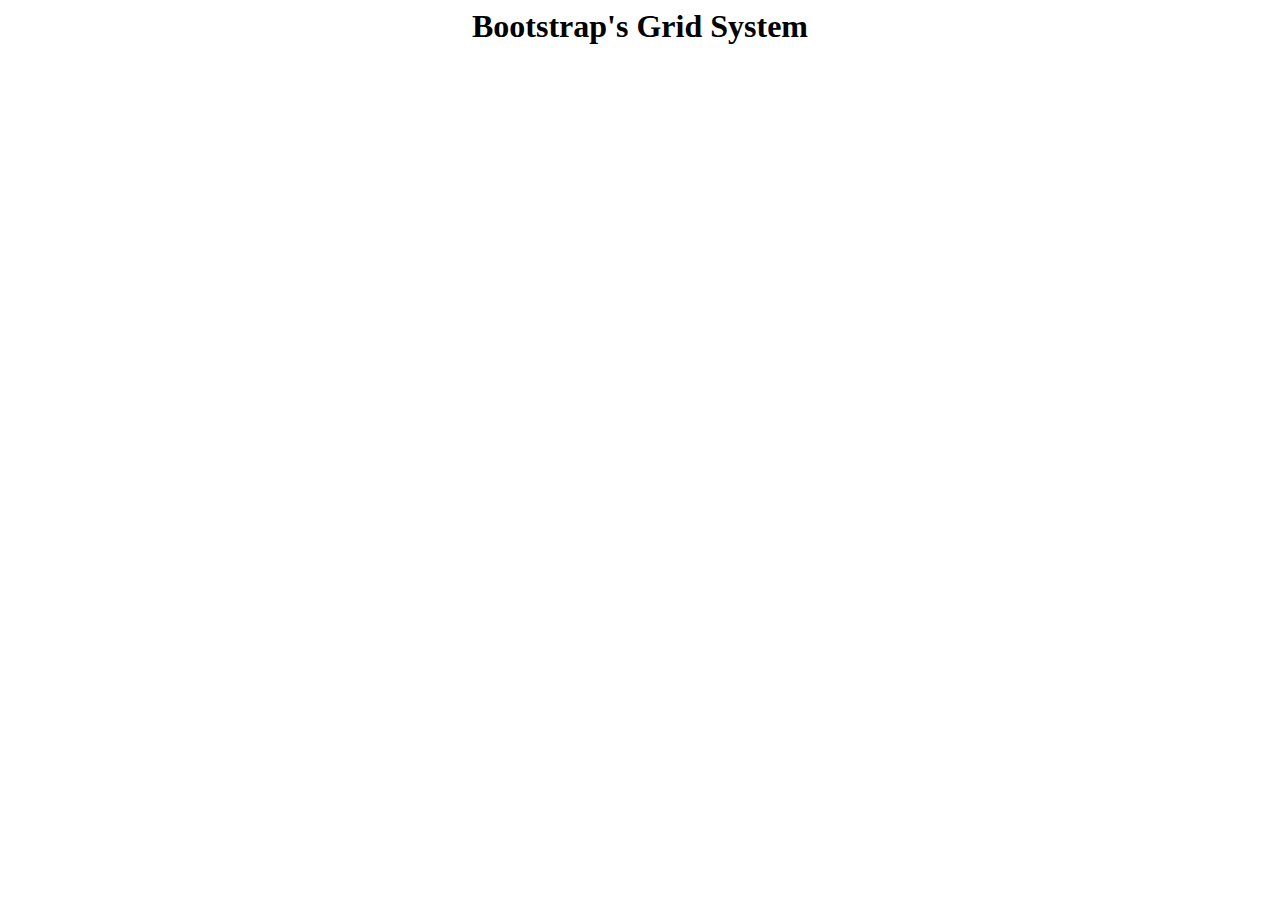
==== index.html @ 0151a002 "primo versamento" ====
<html>
	<head>
		
		<title>Bootstrap's Grid System</title>
		<link href="https://cdn.jsdelivr.net/npm/bootstrap@5.3.2/dist/css/bootstrap.min.css" rel="stylesheet" integrity="sha384-T3c6CoIi6uLrA9TneNEoa7RxnatzjcDSCmG1MXxSR1GAsXEV/Dwwykc2MPK8M2HN" 
		crossorigin="anonymous">
	</head>
	<body>
		<header>
			<!-- Intestazione -->
			<h1 style = "text-align: center;">Bootstrap's Grid System</h1>
		</header>
		<main>
			<!-- Corpo -->
			<div class = "container">
				<div class = "row">
				</div>
				<div class = "row">
				</div>
				<div class = "row">
				</div>
				</div>
			</div>
		</main>
		<footer>
			<!-- Pedice -->
			<script src="https://cdn.jsdelivr.net/npm/bootstrap@5.3.2/dist/js/bootstrap.bundle.min.js" integrity="sha384-C6RzsynM9kWDrMNeT87bh95OGNyZPhcTNXj1NW7RuBCsyN/o0jlpcV8Qyq46cDfL" 
			crossorigin="anonymous"></script>
		</footer>
	</body>
</html>
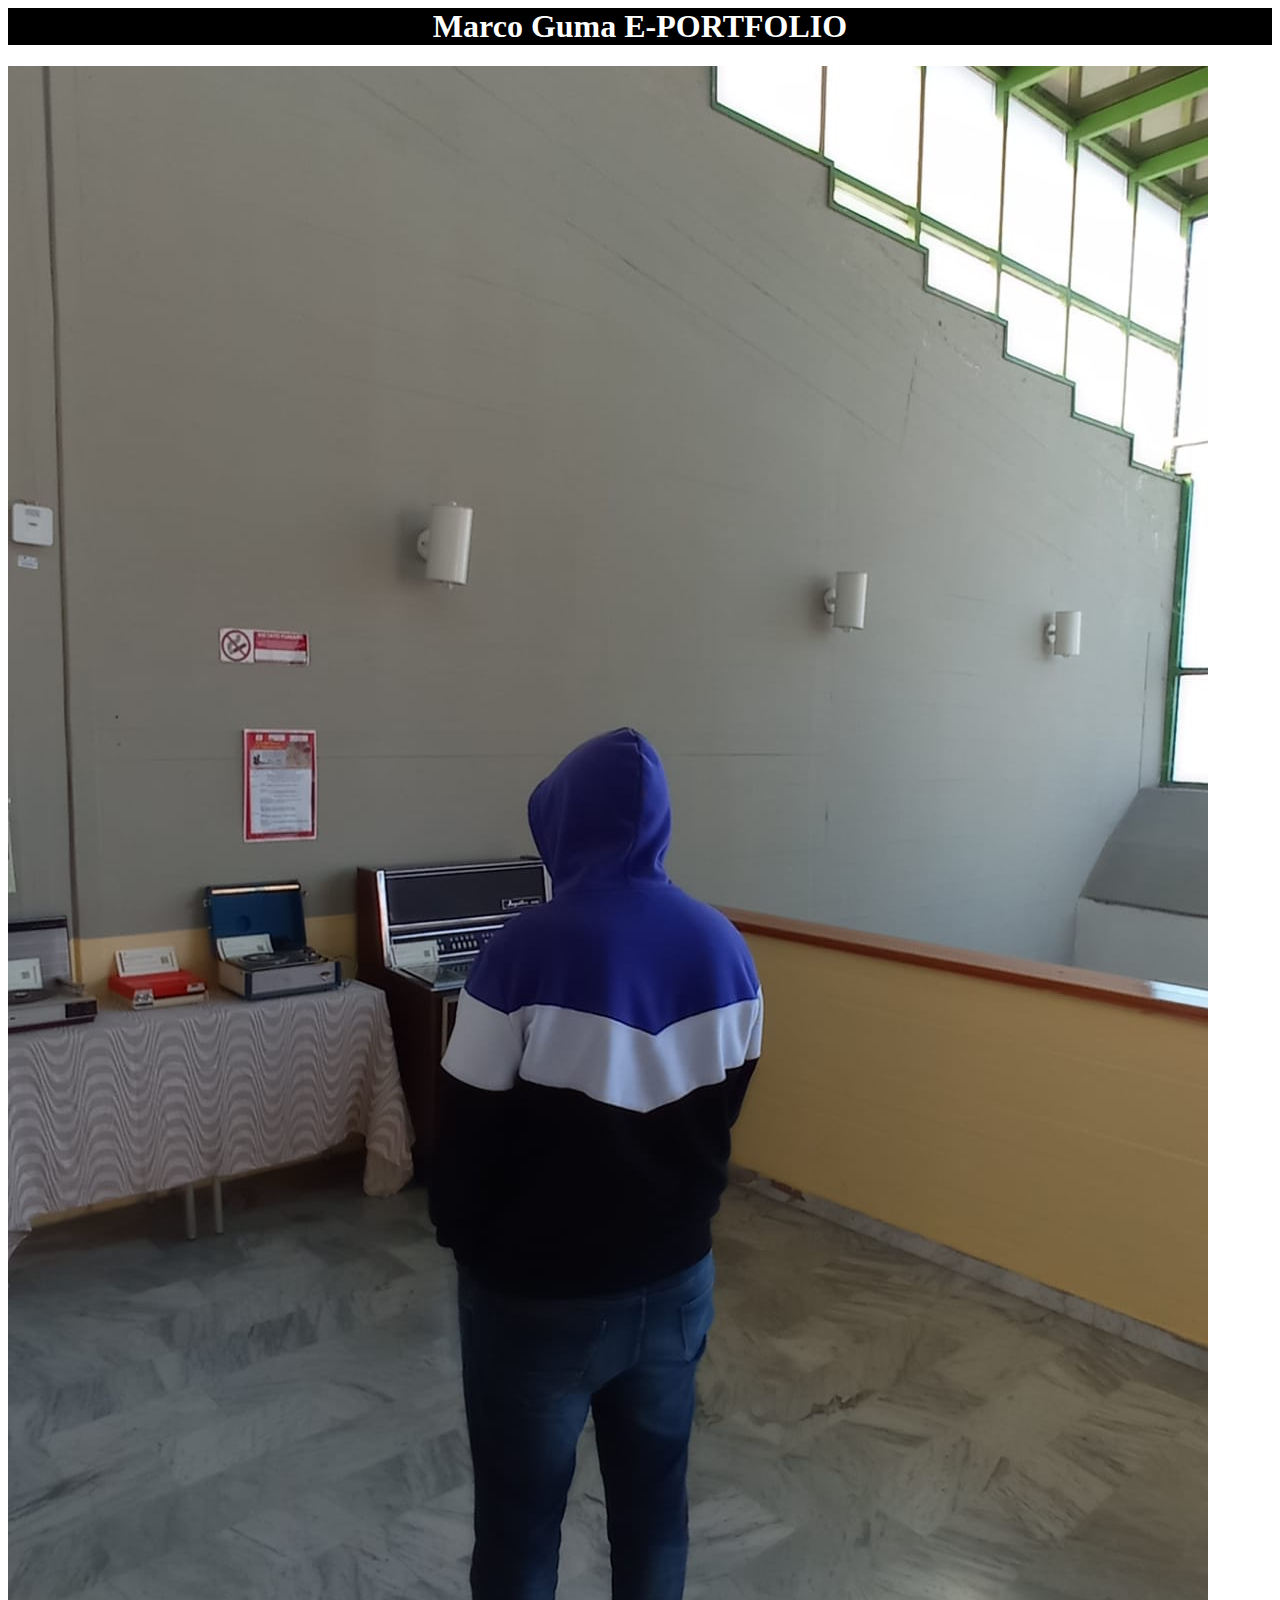
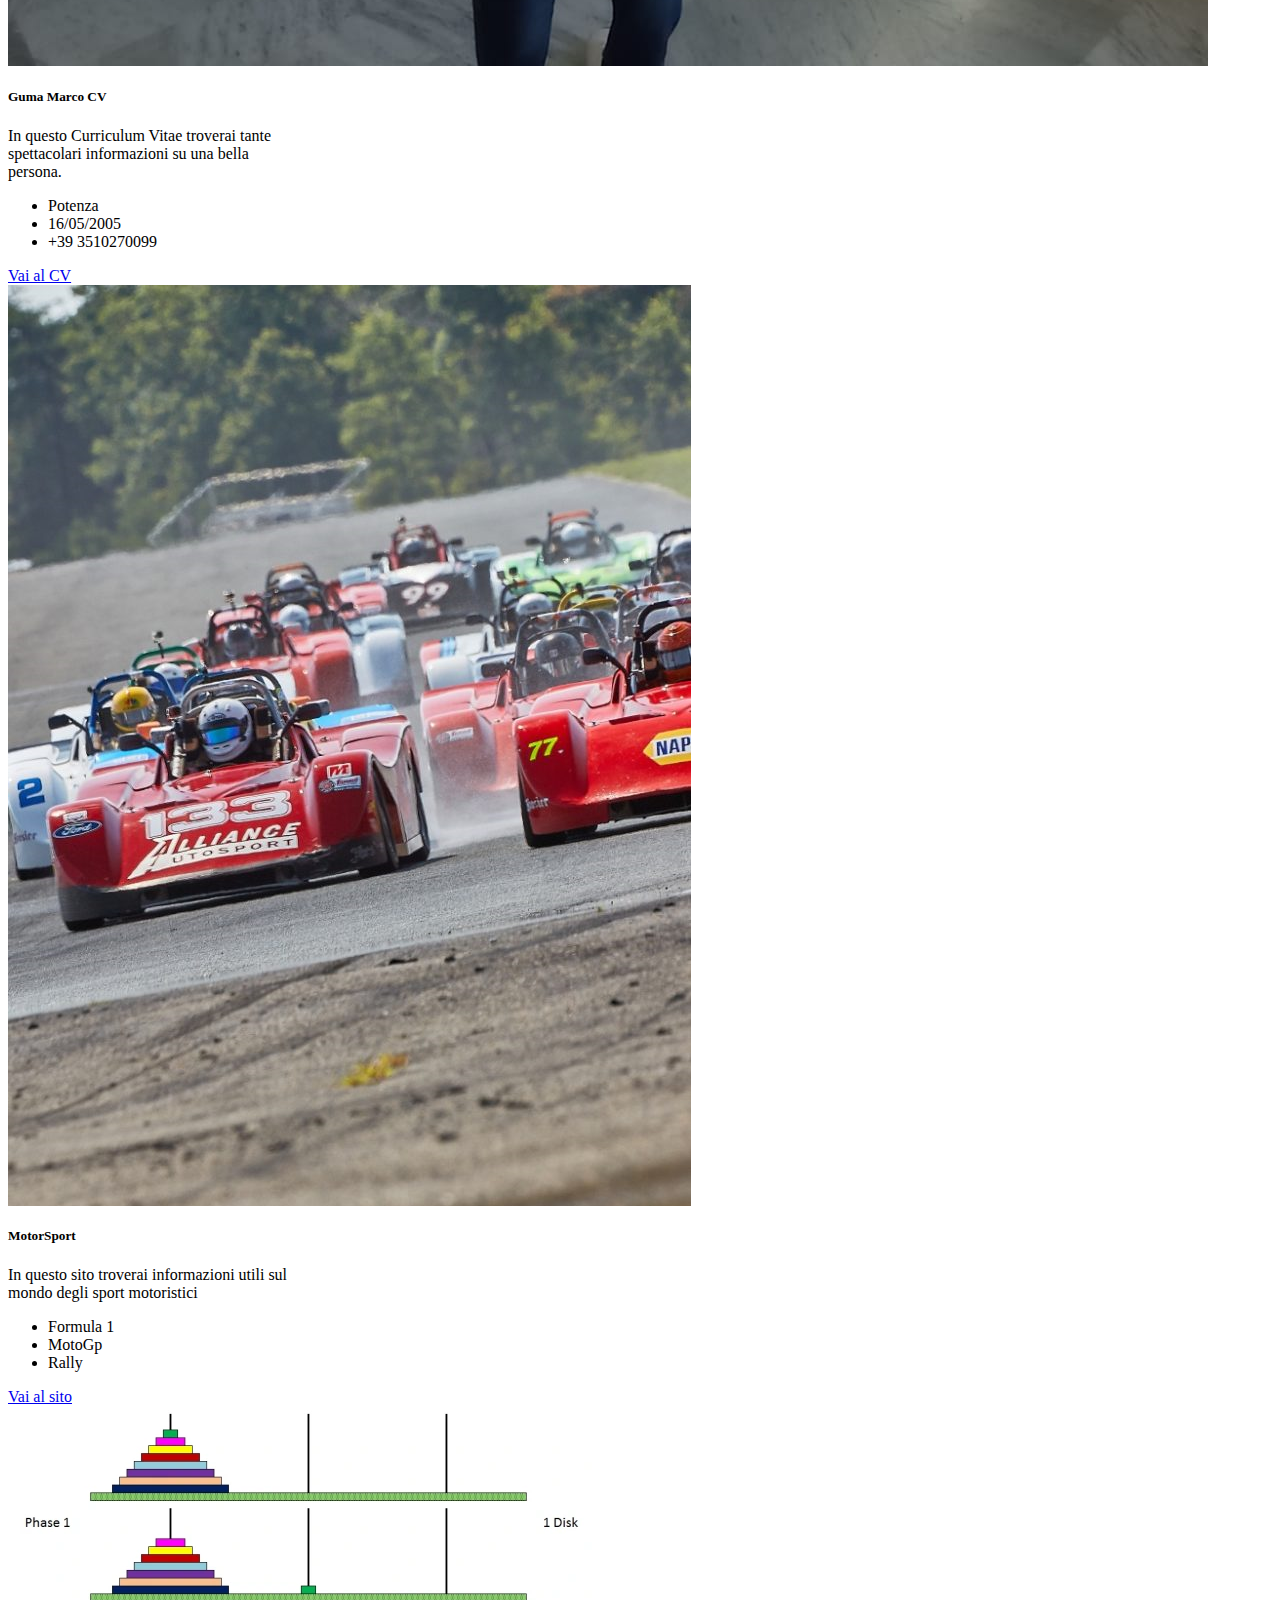
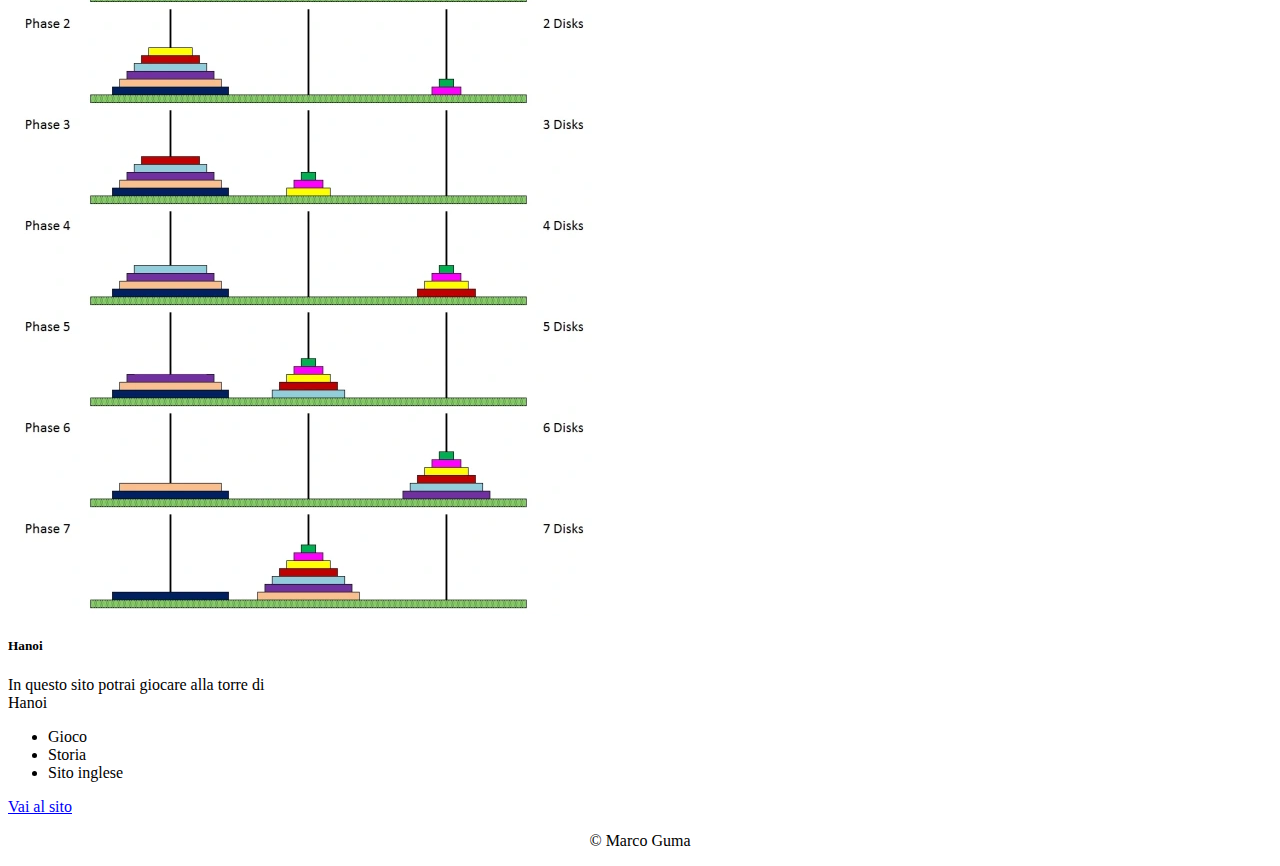
==== commit cde59a38: "index completo" ====
--- a/index.html
+++ b/index.html
@@ -1,21 +1,73 @@
 <html>
 	<head>
 		
-		<title>Bootstrap's Grid System</title>
+		<title>E-PORTFOLIO</title>
 		<link href="https://cdn.jsdelivr.net/npm/bootstrap@5.3.2/dist/css/bootstrap.min.css" rel="stylesheet" integrity="sha384-T3c6CoIi6uLrA9TneNEoa7RxnatzjcDSCmG1MXxSR1GAsXEV/Dwwykc2MPK8M2HN" 
 		crossorigin="anonymous">
 	</head>
 	<body>
-		<header>
+		<header style = "background-color : black;">
 			<!-- Intestazione -->
-			<h1 style = "text-align: center;">Bootstrap's Grid System</h1>
+			<h1 style = "text-align: center; color: white;">Marco Guma E-PORTFOLIO</h1>
 		</header>
 		<main>
 			<!-- Corpo -->
 			<div class = "container">
 				<div class = "row">
+					<div class = "col - 3">
+						<div class="card" style="width: 18rem;">
+							<img src="profilo.jpg" class="card-img-top" alt="...">
+							<div class="card-body">  
+								<h5 class="card-title">Guma Marco CV</h5>
+								<p class="card-text">In questo Curriculum Vitae troverai tante spettacolari informazioni su una bella persona.</p>
+							</div>
+							 <ul class="list-group list-group-flush">
+								<li class="list-group-item">Potenza</li>
+								<li class="list-group-item">16/05/2005</li>
+								<li class="list-group-item">+39 3510270099</li>
+							 </ul>
+							 <div class="card-body">
+								<a href="https://europa.eu/europass/eportfolio/screen/my-library?lang=en&previous=https:%2F%2Feuropa.eu%2Feuropass%2Fen" class="card-link">Vai al CV</a>
+							 </div>
+						</div> 
+					</div>	
+					<div class = "col - 3">
+						<div class="card" style="width: 18rem;">
+							<img src="motorsport.png" class="card-img-top" alt="...">
+							<div class="card-body">  
+								<h5 class="card-title">MotorSport</h5>
+								<p class="card-text">In questo sito troverai informazioni utili sul mondo degli sport motoristici</p>
+							</div>
+							 <ul class="list-group list-group-flush">
+								<li class="list-group-item">Formula 1</li>
+								<li class="list-group-item">MotoGp</li>
+								<li class="list-group-item">Rally</li>
+							 </ul>
+							 <div class="card-body">
+								<a href="motorsport.html" class="card-link">Vai al sito</a>
+							 </div>
+						</div> 
+					</div>
+					<div class = "col - 3">
+						<div class="card" style="width: 18rem;">
+							<img src="hanoi.png" class="card-img-top" alt="...">
+							<div class="card-body">  
+								<h5 class="card-title">Hanoi</h5>
+								<p class="card-text">In questo sito potrai giocare alla torre di Hanoi</p>
+							</div>
+							 <ul class="list-group list-group-flush">
+								<li class="list-group-item">Gioco</li>
+								<li class="list-group-item">Storia</li>
+								<li class="list-group-item">Sito inglese</li>
+							 </ul>
+							 <div class="card-body">
+								<a href="hanoi.html" class="card-link">Vai al sito</a>
+							 </div>
+						</div> 
+					</div>
 				</div>
-				<div class = "row">
+				
+					
 				</div>
 				<div class = "row">
 				</div>
@@ -24,6 +76,7 @@
 		</main>
 		<footer>
 			<!-- Pedice -->
+			<center><p>&copy; Marco Guma</p></center>
 			<script src="https://cdn.jsdelivr.net/npm/bootstrap@5.3.2/dist/js/bootstrap.bundle.min.js" integrity="sha384-C6RzsynM9kWDrMNeT87bh95OGNyZPhcTNXj1NW7RuBCsyN/o0jlpcV8Qyq46cDfL" 
 			crossorigin="anonymous"></script>
 		</footer>
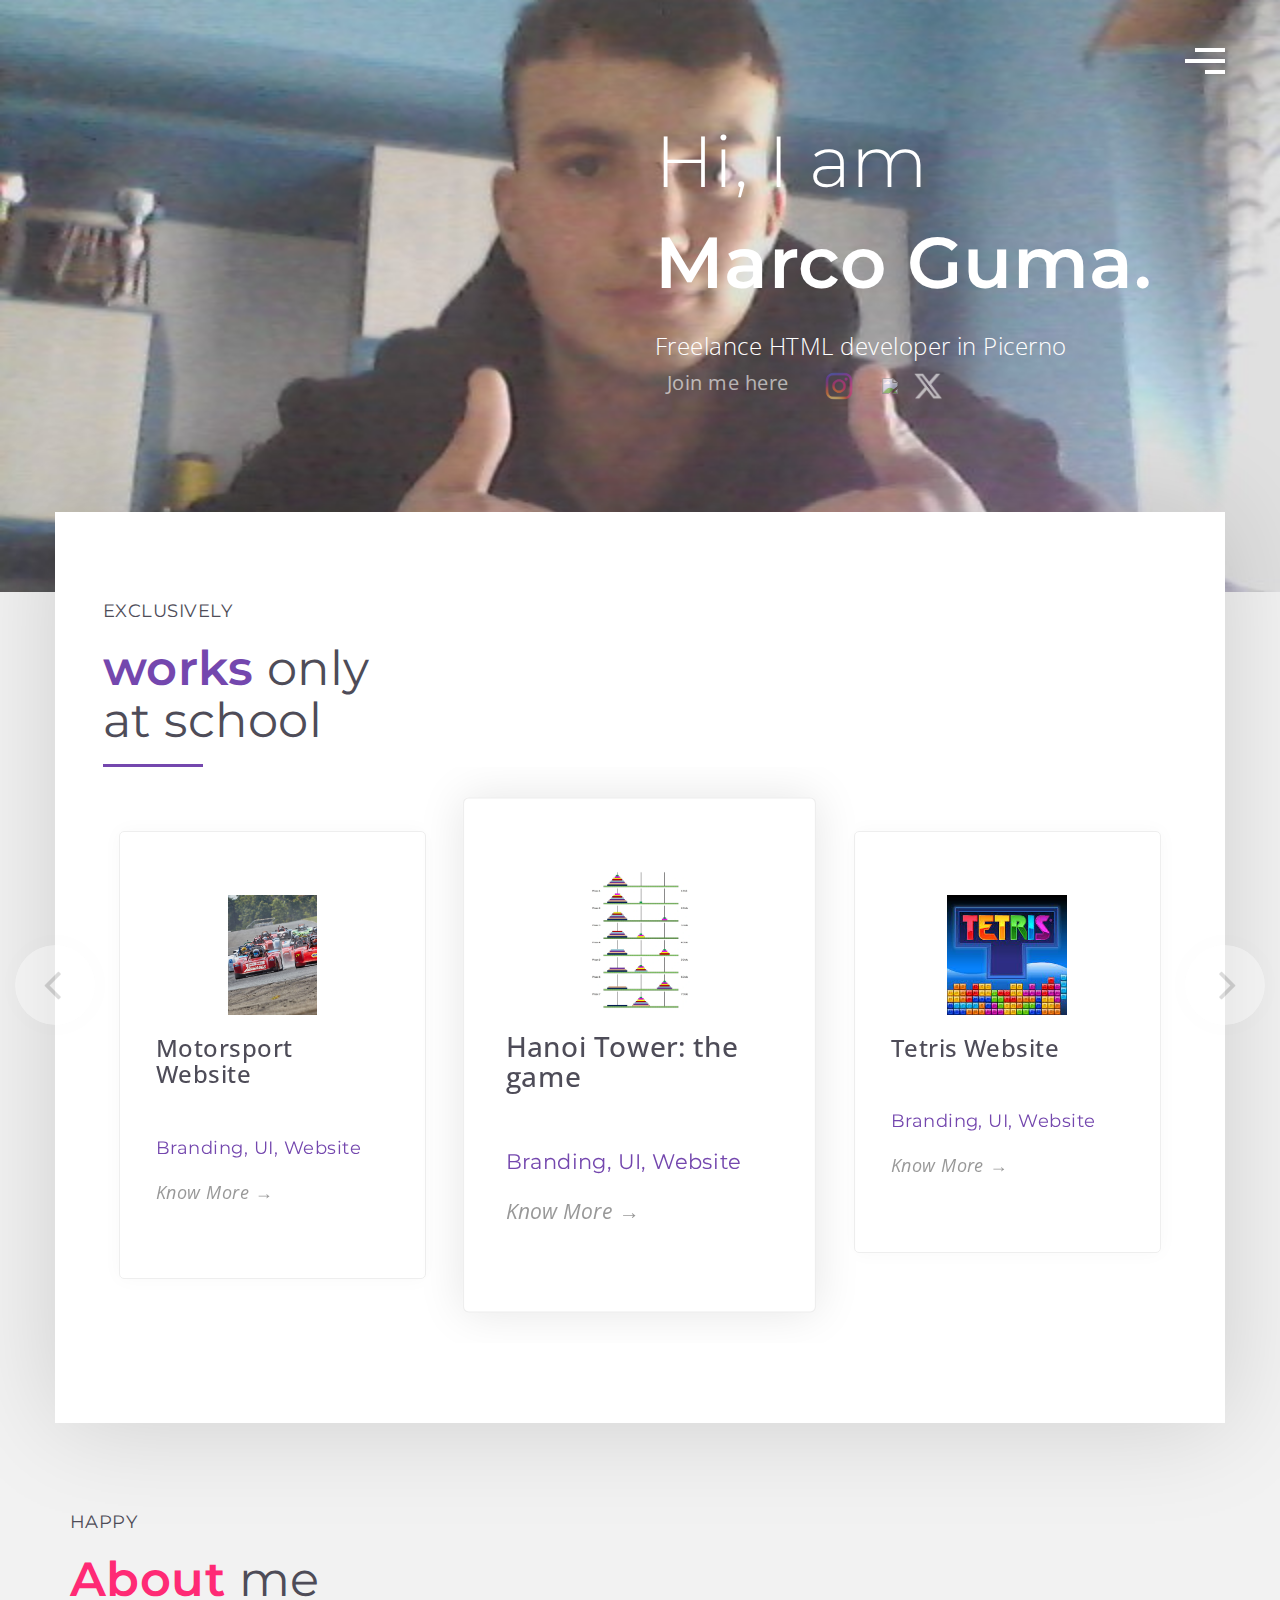
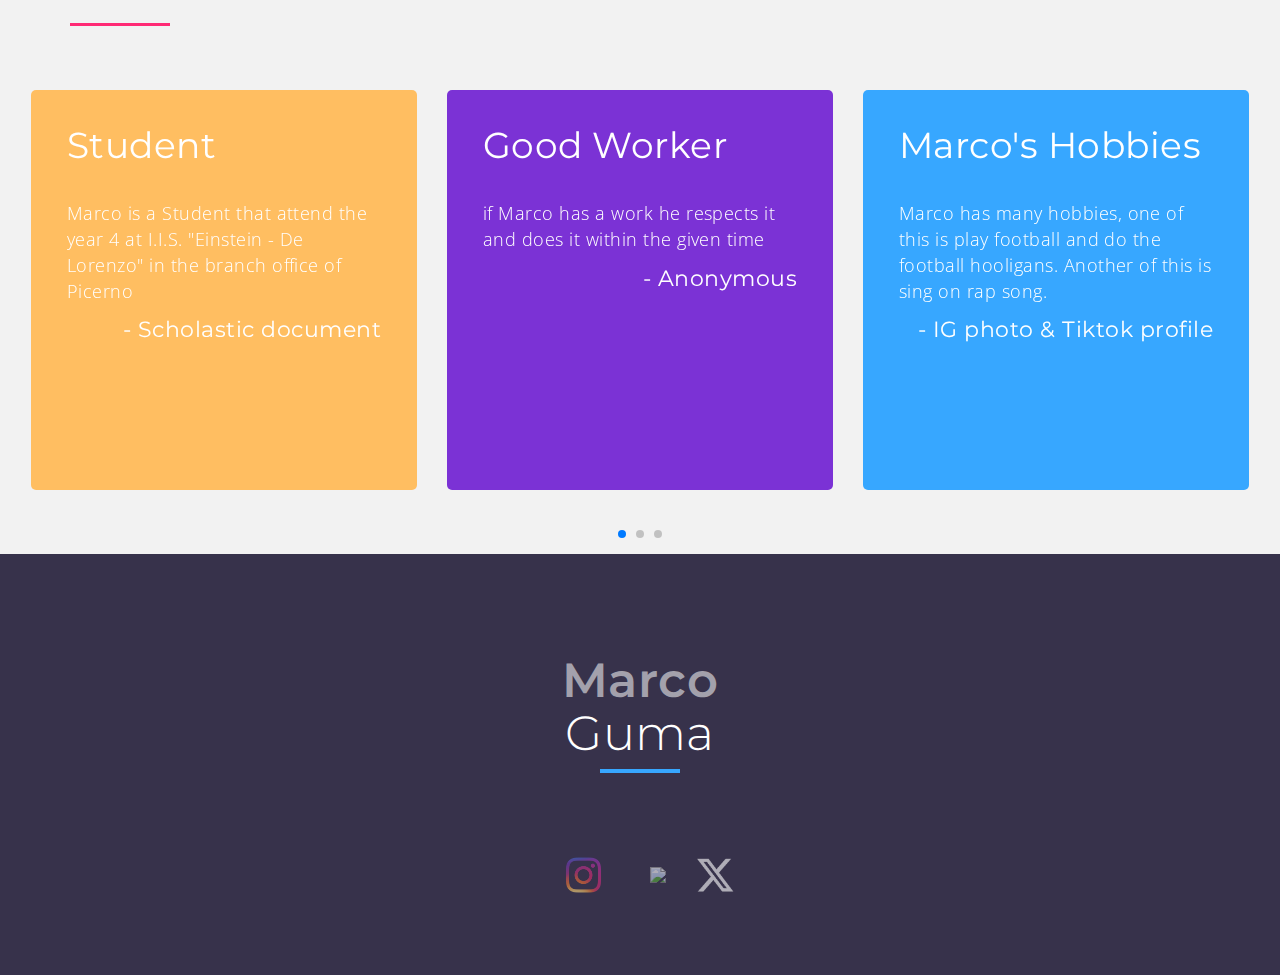
==== commit cd141c57: "new" ====
--- a/index.html
+++ b/index.html
@@ -1,84 +1,264 @@
-<html>
-	<head>
-		
-		<title>E-PORTFOLIO</title>
-		<link href="https://cdn.jsdelivr.net/npm/bootstrap@5.3.2/dist/css/bootstrap.min.css" rel="stylesheet" integrity="sha384-T3c6CoIi6uLrA9TneNEoa7RxnatzjcDSCmG1MXxSR1GAsXEV/Dwwykc2MPK8M2HN" 
-		crossorigin="anonymous">
-	</head>
-	<body>
-		<header style = "background-color : black;">
-			<!-- Intestazione -->
-			<h1 style = "text-align: center; color: white;">Marco Guma E-PORTFOLIO</h1>
-		</header>
-		<main>
-			<!-- Corpo -->
-			<div class = "container">
-				<div class = "row">
-					<div class = "col - 3">
-						<div class="card" style="width: 18rem;">
-							<img src="profilo.jpg" class="card-img-top" alt="...">
-							<div class="card-body">  
-								<h5 class="card-title">Guma Marco CV</h5>
-								<p class="card-text">In questo Curriculum Vitae troverai tante spettacolari informazioni su una bella persona.</p>
-							</div>
-							 <ul class="list-group list-group-flush">
-								<li class="list-group-item">Potenza</li>
-								<li class="list-group-item">16/05/2005</li>
-								<li class="list-group-item">+39 3510270099</li>
-							 </ul>
-							 <div class="card-body">
-								<a href="https://europa.eu/europass/eportfolio/screen/my-library?lang=en&previous=https:%2F%2Feuropa.eu%2Feuropass%2Fen" class="card-link">Vai al CV</a>
-							 </div>
-						</div> 
-					</div>	
-					<div class = "col - 3">
-						<div class="card" style="width: 18rem;">
-							<img src="motorsport.png" class="card-img-top" alt="...">
-							<div class="card-body">  
-								<h5 class="card-title">MotorSport</h5>
-								<p class="card-text">In questo sito troverai informazioni utili sul mondo degli sport motoristici</p>
-							</div>
-							 <ul class="list-group list-group-flush">
-								<li class="list-group-item">Formula 1</li>
-								<li class="list-group-item">MotoGp</li>
-								<li class="list-group-item">Rally</li>
-							 </ul>
-							 <div class="card-body">
-								<a href="motorsport.html" class="card-link">Vai al sito</a>
-							 </div>
-						</div> 
-					</div>
-					<div class = "col - 3">
-						<div class="card" style="width: 18rem;">
-							<img src="hanoi.png" class="card-img-top" alt="...">
-							<div class="card-body">  
-								<h5 class="card-title">Hanoi</h5>
-								<p class="card-text">In questo sito potrai giocare alla torre di Hanoi</p>
-							</div>
-							 <ul class="list-group list-group-flush">
-								<li class="list-group-item">Gioco</li>
-								<li class="list-group-item">Storia</li>
-								<li class="list-group-item">Sito inglese</li>
-							 </ul>
-							 <div class="card-body">
-								<a href="hanoi.html" class="card-link">Vai al sito</a>
-							 </div>
-						</div> 
-					</div>
-				</div>
-				
-					
-				</div>
-				<div class = "row">
-				</div>
-				</div>
-			</div>
-		</main>
-		<footer>
-			<!-- Pedice -->
-			<center><p>&copy; Marco Guma</p></center>
-			<script src="https://cdn.jsdelivr.net/npm/bootstrap@5.3.2/dist/js/bootstrap.bundle.min.js" integrity="sha384-C6RzsynM9kWDrMNeT87bh95OGNyZPhcTNXj1NW7RuBCsyN/o0jlpcV8Qyq46cDfL" 
-			crossorigin="anonymous"></script>
-		</footer>
-	</body>
-</html>+<!DOCTYPE html>
+<html lang="it">
+<head>
+  <meta charset="utf-8">
+  <meta http-equiv="X-UA-Compatible" content="IE=edge">
+  <meta name="viewport" content="width=device-width, initial-scale=1">
+  <!-- The above 3 meta tags *must* come first in the head; any other head content must come *after* these tags -->
+  <title>E-Portfolio</title>
+
+  <!-- Bootstrap -->
+  <link href="css/bootstrap.min.css" rel="stylesheet">
+  <link href="css/bootstrap-theme.css" rel="stylesheet">
+  <link rel="stylesheet" href="css/swiper.min.css">
+  <link href="css/style.css" rel="stylesheet">
+
+  <!-- Google Font -->
+  <link href="https://fonts.googleapis.com/css?family=Montserrat:300,400,500,600,700|Open+Sans:300,400,700" rel="stylesheet">
+
+
+  <!-- HTML5 shim and Respond.js for IE8 support of HTML5 elements and media queries -->
+  <!-- WARNING: Respond.js doesn't work if you view the page via file:// -->
+    <!--[if lt IE 9]>
+      <script src="https://oss.maxcdn.com/html5shiv/3.7.2/html5shiv.min.js"></script>
+      <script src="https://oss.maxcdn.com/respond/1.4.2/respond.min.js"></script>
+      <![endif]-->
+    </head>
+    <body>
+      <header class="hero">
+        <div class="container">
+          <div class="row">
+            <div class="col-md-6 col-md-offset-6 col-xs-12">
+              <nav>
+                <div id="menu-toggle">
+                  <div class="hamburger">
+                    <span class="line"></span>
+                    <span class="line"></span>
+                    <span class="line"></span>
+                  </div>
+                  <div class="cross">
+                    <span class="line"></span>
+                    <span class="line"></span>
+                  </div>
+                </div>
+                <ul class="main-nav">
+                  <li><a href="https://europa.eu/europass/eportfolio/screen/share/78a1eb44-04e7-40c6-87c9-8760185c10ca?lang=it">Curriculum Vitae</a></li>
+                  <li><a href="https://mail.google.com/mail/u/0/#inbox?compose=CllgCHrjDqJQPVZDLvmCxCXrnTMtxZrMqhcXrvnfVzvxjGzCfmpcCWCGsnjDTdqVCsSlQJMwfLB">Contact</a></li>
+                </ul>
+              </nav>
+              <!-- <a href="#" class="menu"><img src="assets/menu.png"></a> -->
+              <div class="hero-text">
+                <h1><span>Hi, I am</span><br>Marco Guma.</h1>
+                <h3>Freelance HTML developer in Picerno</h3>
+                <ul class="social-links">
+                  <li class="label">Join me here</li>
+                  <li><a href="https://www.instagram.com/marco_guma_/"><img src="insta.png"></a></li>
+				  <li><a href="https://www.tiktok.com/@_m.a.r.co_"><img src="tiktok.png"></a></li>
+				  <li><a href="https://twitter.com/8_guma"><img src="xlogo.png"></a></li>
+                </ul>
+              </div>
+            </div>
+          </div>
+        </div>
+      </header>
+
+      <section class="case-study">
+        <div class="container">
+          <div class="row">
+            <div class="col-md-12">
+              <h4 class="sub-heading">Exclusively</h4>
+              <h1 class="heading purple"><span class="purple">works</span> only <br>at school</h1>
+              <!-- Swiper -->
+              <div class="swiper-container client-swiper">
+                <div class="swiper-wrapper">
+                  <div class="swiper-slide client-box">
+                    <img src="motorsport.png" class="client-logo">
+                    <h3 class="text-left title">Motorsport Website</h3>
+                    <p class="text-left tag">Branding, UI, Website</p>
+                    <p class="text-left"><a href="motorsport/motorsport.html">Know More &#8594;</a></p>
+                  </div>
+                  <div class="swiper-slide client-box">
+                    <img src="hanoi.png" class="client-logo">
+                    <h3 class="text-left title">Hanoi Tower: the game</h3>
+                    <p class="text-left tag">Branding, UI, Website</p>
+                    <p class="text-left"><a href="hanoi/hanoi.html">Know More &#8594;</a></p>
+                  </div>
+                  <div class="swiper-slide client-box">
+                    <img src="tetris.png" class="client-logo">
+                    <h3 class="text-left title">Tetris Website</h3>
+                    <p class="text-left tag">Branding, UI, Website</p>
+                    <p class="text-left"><a href="tetris/tetrisnew.html">Know More &#8594;</a></p>
+                  </div>
+                </div>
+              </div>
+              <!-- Add Arrows -->
+              <div class="swiper-button-next"></div>
+              <div class="swiper-button-prev"></div>
+            </div>
+          </div>
+        </div>
+      </section>
+
+      <section class="testimonial">
+        <div class="container">
+          <div class="row">
+            <div class="col-md-12">
+              <h4 class="sub-heading">Happy</h4>
+              <h1 class="heading pink"><span class="pink">About</span> me<br></h1>
+            </div>
+          </div>  
+        </div>
+        <div class="container-fluid">
+          <div class="row">
+            <div class="col-md-12">
+              <!-- Swiper -->
+              <div class="swiper-container testimonial-swiper">
+                <div class="swiper-wrapper">
+                  <div class="swiper-slide testimonial-box yellow">
+                    <h1>Student</h1>
+                    <p>Marco is a Student that attend the year 4 at I.I.S. "Einstein - De Lorenzo" in the branch office of Picerno </p>
+				    <div class="text-right">
+                      <p class="name">- Scholastic document</p>
+                    </div>
+				  </div>
+                  <div class="swiper-slide testimonial-box purple">
+                    <h1>Good Worker</h1>
+                    <p>if Marco has a work he respects it and does it within the given time </p>
+				    <div class="text-right">
+                       <p class="name">- Anonymous</p>
+                    </div>
+				   </div>
+                  <div class="swiper-slide testimonial-box blue">
+                    <h1>Marco's Hobbies</h1>
+                    <p>Marco has many hobbies, one of this is play football and do the football hooligans. 
+					Another of this is sing on rap song. </p>
+					<div class="text-right">
+					  <p class="name">- IG photo & Tiktok profile</p>
+				    </div>
+				  </div>
+                  <div class="swiper-slide testimonial-box pink">
+                    <h1>Professional Eater</h1>
+                    <p>Marco eats a lot, when Marco enters in a restaurant the CEO is going to congratulates with him</p>
+                    <div class="text-right">
+                      <p class="name">- Mario Cascettudd</p>
+                      <p class="designation">CEO, Bouganville: Hotel & Ristorante</p>
+                    </div>
+                  </div>
+                  <div class="swiper-slide testimonial-box yellow">
+                    <h1>Sporty</h1>
+                    <p>Marco practise a lot of sports, he play Basket, Football, Tennis, Running and jogging</p>
+                    <div class="text-right">
+                      <p class="name">- Nobody says that </p>
+                    </div>
+                  </div>
+                </div>
+                <!-- Add Pagination -->
+                <div class="swiper-pagination"></div>
+              </div>
+            </div>
+          </div>
+        </div>
+      </section>
+
+      <!-- Footer -->
+      <footer>
+        <div class="container-fluid">
+          <div class="row footer">
+            <div class="col-md-12 text-center">
+              <h1>Marco<br><span>Guma</span></h1>
+              <ul class="social-links">
+                <li><a href="https://www.instagram.com/marco_guma_/"><img src="insta.png"></a></li>
+                <li><a href="https://www.tiktok.com/@_m.a.r.co_"><img src="tiktok.png"></a></li>
+                <li><a href="https://twitter.com/8_guma"><img src="xlogo.png"></a></li>
+              </ul>
+            </div>
+          </div>
+        </div>
+      </footer>
+
+      <!-- Some Javascript -->
+      <script src="js/jquery-2.1.1.js"></script>
+      <script src="js/swiper.jquery.min.js"></script>
+      <!-- Initialize Client Swiper -->
+      <script>
+      var swiper1 = new Swiper('.client-swiper', {
+        slidesPerView: 3,
+        paginationClickable: true,
+        nextButton: '.swiper-button-next',
+        prevButton: '.swiper-button-prev',
+        spaceBetween: 60,
+        // Responsive breakpoints
+        breakpoints: {
+          // when window width is <= 320px
+          320: {
+            slidesPerView: 1,
+            spaceBetween: 10,
+            pagination: '.swiper-pagination'
+          },
+          // when window width is <= 480px
+          480: {
+            slidesPerView: 1,
+            spaceBetween: 20
+          },
+          // when window width is <= 640px
+          640: {
+            slidesPerView: 1,
+            spaceBetween: 30
+          }
+        }
+      });
+      // Initialize Testimonial Swiper
+      var swiper2 = new Swiper('.testimonial-swiper', {
+        slidesPerView: 3,
+        pagination: '.swiper-pagination',
+        paginationClickable: true,
+        spaceBetween: 30,
+        grabCursor: true,
+        freeMode: true,
+        breakpoints: {
+          // when window width is <= 320px
+          320: {
+            slidesPerView: 1,
+            spaceBetween: 10,
+          },
+          // when window width is <= 480px
+          480: {
+            slidesPerView: 1,
+            spaceBetween: 10
+          },
+          // when window width is <= 640px
+          640: {
+            slidesPerView: 1,
+            spaceBetween: 10
+          }
+        }
+      });
+      </script>
+      <script src="http://cdnjs.cloudflare.com/ajax/libs/waypoints/2.0.3/waypoints.min.js"></script>
+      <script src="js/jquery.counterup.min.js"></script>
+      <script>
+      // Counterup
+      $('.counter').counterUp({
+        time: 1000
+      });
+
+      // Main Navigation
+      $('#menu-toggle').click(function(){
+        $(this).toggleClass('open'),
+        $('.main-nav').toggleClass('show-it');
+      })
+      </script>
+
+      <!-- Google Analytics - You should remove this -->
+      <script>
+      (function(i,s,o,g,r,a,m){i['GoogleAnalyticsObject']=r;i[r]=i[r]||function(){
+        (i[r].q=i[r].q||[]).push(arguments)},i[r].l=1*new Date();a=s.createElement(o),
+        m=s.getElementsByTagName(o)[0];a.async=1;a.src=g;m.parentNode.insertBefore(a,m)
+      })(window,document,'script','https://www.google-analytics.com/analytics.js','ga');
+
+      ga('create', 'UA-29231762-2', 'auto');
+      ga('send', 'pageview');
+
+      </script>
+    </body>
+    </html>
--- a/css/style.css
+++ b/css/style.css
@@ -0,0 +1,551 @@
+/*!
+ * Author: Akash Bhadange
+ */
+
+ body {
+  font-family: 'Open Sans', sans-serif;
+  background-color: #f2f2f2;
+  font-size: 16px;
+  color: #222;
+  font-weight: normal;
+  letter-spacing: 0.03em;
+}
+a {
+  color: #7447ae;
+  -webkit-transition: all 0.2s;
+  -moz-transition: all 0.2s;
+  transition: all 0.2s;
+}
+section {
+  width: 100%;
+}
+a:hover, a:focus, a:active {
+  text-decoration: none;
+  outline: none;
+}
+ul {
+  margin: 0;
+  padding: 0;
+}
+ul li {
+  list-style: none;
+}
+img {
+  max-width: 100%;
+}
+.purple {
+  color: #7447ae;
+}
+.pink {
+  color: #ff2a75;
+}
+.blue {
+  color: #37a7ff;
+}
+
+/* Hero Section */
+header.hero {
+  background: url(../assets/marco-bg.jpg) no-repeat center center fixed;
+  -webkit-background-size: cover;
+  -moz-background-size: cover;
+  -o-background-size: cover;
+  background-size: cover;
+  color: #fff;
+  padding-bottom: 80px;
+}
+
+header.hero .hero-text {
+  margin-top: 20%;
+  margin-bottom: 20%;
+}
+header.hero .row {
+  position: relative;
+}
+a.menu {
+  position: absolute;
+  right: 0;
+  top: 3em;
+}
+a.menu img {
+  max-width: 40px;
+}
+a.menu:hover {
+  transform: translateX(-5px);
+  -webkit-transform: translateX(-5px);
+}
+header.hero h1 {
+  font-family: 'Montserrat', sans-serif;
+  font-size: 4.5em;
+  font-weight: 600;
+  line-height: 1.4em;
+}
+header.hero h1 span,
+header.hero h3 {
+  font-weight: 300;
+}
+header.hero .btn {
+  margin: 3em 0;
+}
+
+ul.social-links li {
+  display: inline-block;
+}
+ul.social-links li a {
+  padding: 5px;
+  opacity: 0.6;
+}
+ul.social-links li.label {
+  font-size: 20px;
+  opacity: 0.6;
+  font-weight: 400;
+}
+ul.social-links li a:hover {
+  opacity: 1;
+}
+ul.social-links li a img {
+  max-height: 30px;
+}
+
+
+/* Case study */
+.case-study .col-md-12 {
+  transform: translateY(-80px);
+  -webkit-transform: translateY(-80px);
+  padding: 5em 3em;
+  background-color: #fff;
+  box-shadow: 0 0 100px rgba(0, 0, 0, 0.15);
+}
+h4.sub-heading {
+  text-transform: uppercase;
+  font-family: 'Montserrat', sans-serif;
+  font-weight: 400;
+  color: #4e4c58;
+}
+h1.heading {
+  font-family: 'Montserrat', sans-serif;
+  font-weight: 400;
+  color: #4e4c58;
+  font-size: 3em;
+  position: relative;
+  padding-bottom: 10px;
+}
+h1.heading span {
+  font-weight: 600;
+}
+h1.heading:after {
+  content: '';
+  display: block;
+  position: absolute;
+  bottom: -10px;
+  left: 0;
+  height: 3px;
+  width: 100px;
+}
+h1.heading.purple:after {
+  background-color: #7447ae;
+}
+h1.heading.pink:after {
+  background-color: #ff2a75;
+}
+
+
+.swiper-container {
+  width: 100%;
+  height: 100%;
+  padding: 4em 1em;
+}
+.swiper-slide {
+  font-size: 18px;
+  background: #fff;
+}
+
+.client-box {
+  background-color: #fff;
+  box-shadow: 0 0 20px rgba(0, 0, 0, 0.03);
+  padding: 3.5em 2em;
+  border-radius: 5px;
+  border: 1px solid #eee;
+  text-align: center;
+  -webkit-transition: all 0.2s;
+  -moz-transition: all 0.2s;
+  transition: all 0.2s;
+}
+.client-box .client-logo {
+  max-height: 120px;
+}
+.client-box h3.title {
+  color: #4e4c58;
+  margin-bottom: 2em;
+}
+.client-box p.tag {
+  color: #7447ae;
+  font-family: 'Montserrat', sans-serif;
+  margin-bottom: 1em;
+}
+.client-box a {
+  color: #333;
+  font-style: italic;
+  opacity: 0.5;
+}
+.client-box.swiper-slide-next {
+  -ms-transform: scale(1.15); /* IE 9 */
+  -webkit-transform: scale(1.15); /* Safari */
+  transform: scale(1.15);
+  box-shadow: 0 0 40px rgba(0, 0, 0, 0.1);
+  z-index: 2;
+}
+.swiper-button-next, .swiper-button-prev {
+  width: 80px;
+  height: 80px;
+  background-size: 80px 80px;
+  box-shadow: 0 0 40px rgba(0, 0, 0, 0.05);
+  border-radius: 5em;
+  -webkit-transition: all 0.2s;
+  -moz-transition: all 0.2s;
+  transition: all 0.2s;
+}
+.swiper-button-next:hover,
+.swiper-button-prev:hover {
+  box-shadow: 0 0 40px rgba(0, 0, 0, 0.1);
+}
+.swiper-button-next, .swiper-container-rtl .swiper-button-prev {
+  background-image: url(../assets/arrow-right.png);
+  right: -40px;
+}
+.swiper-button-prev, .swiper-container-rtl .swiper-button-next {
+  background-image: url(../assets/arrow-left.png);
+  left: -40px;
+}
+
+
+/* Testimonial */
+.testimonial-box {
+  padding: 2em;
+  color: #fff;
+  border-radius: 5px;
+  font-weight: 300;
+  min-height: 400px;
+}
+.testimonial-box h1 {
+  font-family: 'Montserrat', sans-serif;
+  font-weight: 400;
+  margin-top: 0;
+  margin-bottom: 1em;
+}
+.testimonial-box p.name {
+  font-family: 'Montserrat', sans-serif;
+  font-weight: 400;
+  font-size: 1.2em;
+  margin-bottom: 0;
+}
+.testimonial-box p.designation {
+  font-family: 'Montserrat', sans-serif;
+  margin-bottom: 0;
+}
+.testimonial-box.yellow {
+  background-color: #ffbe61;
+}
+.testimonial-box.purple {
+  background-color: #7b32d5;
+}
+.testimonial-box.blue {
+  background-color: #37a7ff;
+}
+.testimonial-box.pink {
+  background-color: #ff2a75;
+}
+
+
+/* Statistics */
+.stats {
+  margin: 4em 0;
+}
+.stat-box {
+  padding: 4em;
+  margin-top: 4em;
+  margin-bottom: 4em;
+}
+.stat-box h1 {
+  font-family: 'Montserrat', sans-serif;
+  font-weight: 600;
+  font-size: 5.6em;
+}
+.stat-box h3 {
+  font-family: 'Montserrat', sans-serif;
+  font-weight: 600;
+  color: #4e4c58;
+  font-size: 2em;
+}
+
+
+/* Contact Banner */
+.contact-banner {
+  background: url(../assets/bg-pat.png) #664fee repeat;
+  color: #fff;
+  padding: 6em;
+}
+.contact-banner h1 {
+  font-family: 'Montserrat', sans-serif;
+  font-weight: 400;
+  font-size: 3em;
+  margin-top: 0;
+  margin-bottom: 1em;
+}
+
+
+/* Footer */
+.footer {
+  background-color: #37324b;
+  padding: 5em;
+}
+.footer h1 {
+  font-family: 'Montserrat', sans-serif;
+  font-weight: 600;
+  font-size: 3em;
+  color: #a3a1ac;
+  margin-bottom: 2em;
+}
+.footer h1 span {
+  color: #fff;
+  font-weight: 300;
+}
+.footer h1:after {
+  content: '';
+  width: 80px;
+  height: 4px;
+  background-color: #37a7ff;
+  display: block;
+  position: absolute;
+  left: 50%;
+  transform: translate(-40px, 10px);
+}
+.footer ul.social-links li a {
+  padding-left: 12px;
+  padding-right: 12px;
+}
+.footer ul.social-links li a img {
+  max-height: 40px;
+}
+
+/* Sub-footer */
+.sub-footer {
+  background-color: #322e45;
+  padding: 2em;
+  color: #a3a1ac;
+  font-family: 'Montserrat', sans-serif;
+  font-weight: 300;
+}
+.sub-footer p {
+  margin: 0;
+  font-size: 1.2em;
+}
+.sub-footer p a {
+  color: #fff;
+}
+.sub-footer p a:hover {
+  opacity: 0.8;
+}
+
+
+/* Main navigation */
+nav {
+  height: 40px;
+  width: 100%;
+  position: absolute;
+  right: 0;
+  top: 3em;
+  cursor: pointer;
+  transition: .25s ease-in-out;
+}
+#menu-toggle {
+  width: 40px;
+  clear: both;
+  float: right;
+}
+#menu-toggle span.line {
+  display: block;
+  height: 4px;
+  width: 40px;
+  background-color: #fff;
+  transition: .25s ease-in-out;
+}
+#menu-toggle .hamburger span.line {
+  margin-bottom: 0.45em;
+  clear: both;
+  float: right;
+}
+#menu-toggle .hamburger span.line:nth-child(1) {
+  width: 30px;
+  transition-delay: .25s;
+}
+#menu-toggle .hamburger span.line:nth-child(2) {
+  transition-delay: .325s;
+}
+#menu-toggle .hamburger span.line:nth-child(3) {
+  width: 20px;
+  transition-delay: .475s;
+}
+
+#menu-toggle .cross span.line {
+  width: 0px;
+  position: absolute;
+  top: 10px;
+  right: 0;
+}
+#menu-toggle .cross span.line:nth-child(1) {
+  transform: rotate(45deg);
+  transition-delay: .0s;
+}
+#menu-toggle .cross span.line:nth-child(2) {
+  transform: rotate(-45deg);
+  transition-delay: .25s;
+}
+
+#menu-toggle.open .hamburger span.line {
+  width: 0px;
+}
+#menu-toggle.open #hamburger span:nth-child(1) {
+  transition-delay: 0s;
+}
+#menu-toggle.open #hamburger span:nth-child(2) {
+  transition-delay: .125s;
+}
+#menu-toggle.open #hamburger span:nth-child(3) {
+  transition-delay: .25s;
+}
+
+#menu-toggle.open .cross span.line:nth-child(1) {
+  width: 40px;
+  transition-delay: 1s;
+}
+#menu-toggle.open .cross span.line:nth-child(2) {
+  width: 40px;
+  transition-delay: 1.25s;
+}
+
+ul.main-nav {
+  padding-right: 20px;
+  display: flex;
+  justify-content: flex-end;
+  opacity: 0;
+  visibility: hidden;
+  transition: .25s all;
+}
+ul.main-nav li {
+  display: inline-block;
+}
+ul.main-nav li a {
+  color: #fff;
+  font-family: 'Montserrat', sans-serif;
+  font-size: 14px;
+  text-transform: uppercase;
+  padding: 5px 15px;
+}
+ul.main-nav li a:hover {
+  color: #ffbe61;
+}
+ul.main-nav.show-it {
+  opacity: 1;
+  visibility: visible;
+  transition-delay: .25s;
+}
+
+
+
+
+
+
+
+
+
+
+
+
+
+/* Let's optimise it for mobile devices */
+
+@media (max-width: 720px){
+  .btn-lg {
+    padding: .8em 3em;
+    font-size: .8em;
+  }
+  h1.heading {
+    font-size: 2em;
+  }
+  header.hero {
+    text-align: center;
+    padding-bottom: 0;
+  }
+  header.hero h1 {
+    font-size: 2em;
+    margin-top: 1.5em;
+  }
+  header.hero h3 {
+    font-size: 1.2em;
+    line-height: 1.6em;
+  }
+  ul.social-links li.label {
+    display: block;
+    font-size: 16px;
+    margin-bottom: 1em;
+  }
+  ul.social-links li a {
+    opacity: 1;
+  }
+  .testimonial {
+    padding-top: 3rem;
+  }
+  .case-study .col-md-12 {
+    padding-left: 15px;
+    padding-right: 15px;
+  }
+  .case-study .col-md-12 {
+    transform: translateY(0px);
+    -webkit-transform: translateY(0px);
+  }
+
+  /*Swiper classes*/
+  .client-box.swiper-slide-next {
+    -ms-transform: scale(1);
+    -webkit-transform: scale(1);
+    transform: scale(1);
+    box-shadow: none;
+  }
+  .swiper-button-prev,
+  .swiper-button-next {
+    display: none;
+  }
+  .swiper-container {
+    padding: 4em 0em;
+  }
+  .client-box {
+    padding: 1em;
+    text-align: center;
+  }
+  .stat-box {
+    padding: 1em;
+    margin-top: 1em;
+    margin-bottom: 1em;
+  }
+  .stat-box h1 {
+    font-size: 3.6em;
+  }
+  .stat-box h3 {
+    font-size: 1.4em;
+  }
+  .contact-banner {
+    padding: 2em;
+  }
+  .contact-banner h1 {
+    font-size: 2em;
+  }
+  .footer {
+    padding: 1em 0em;
+  }
+}
+
+
+
+
+
+
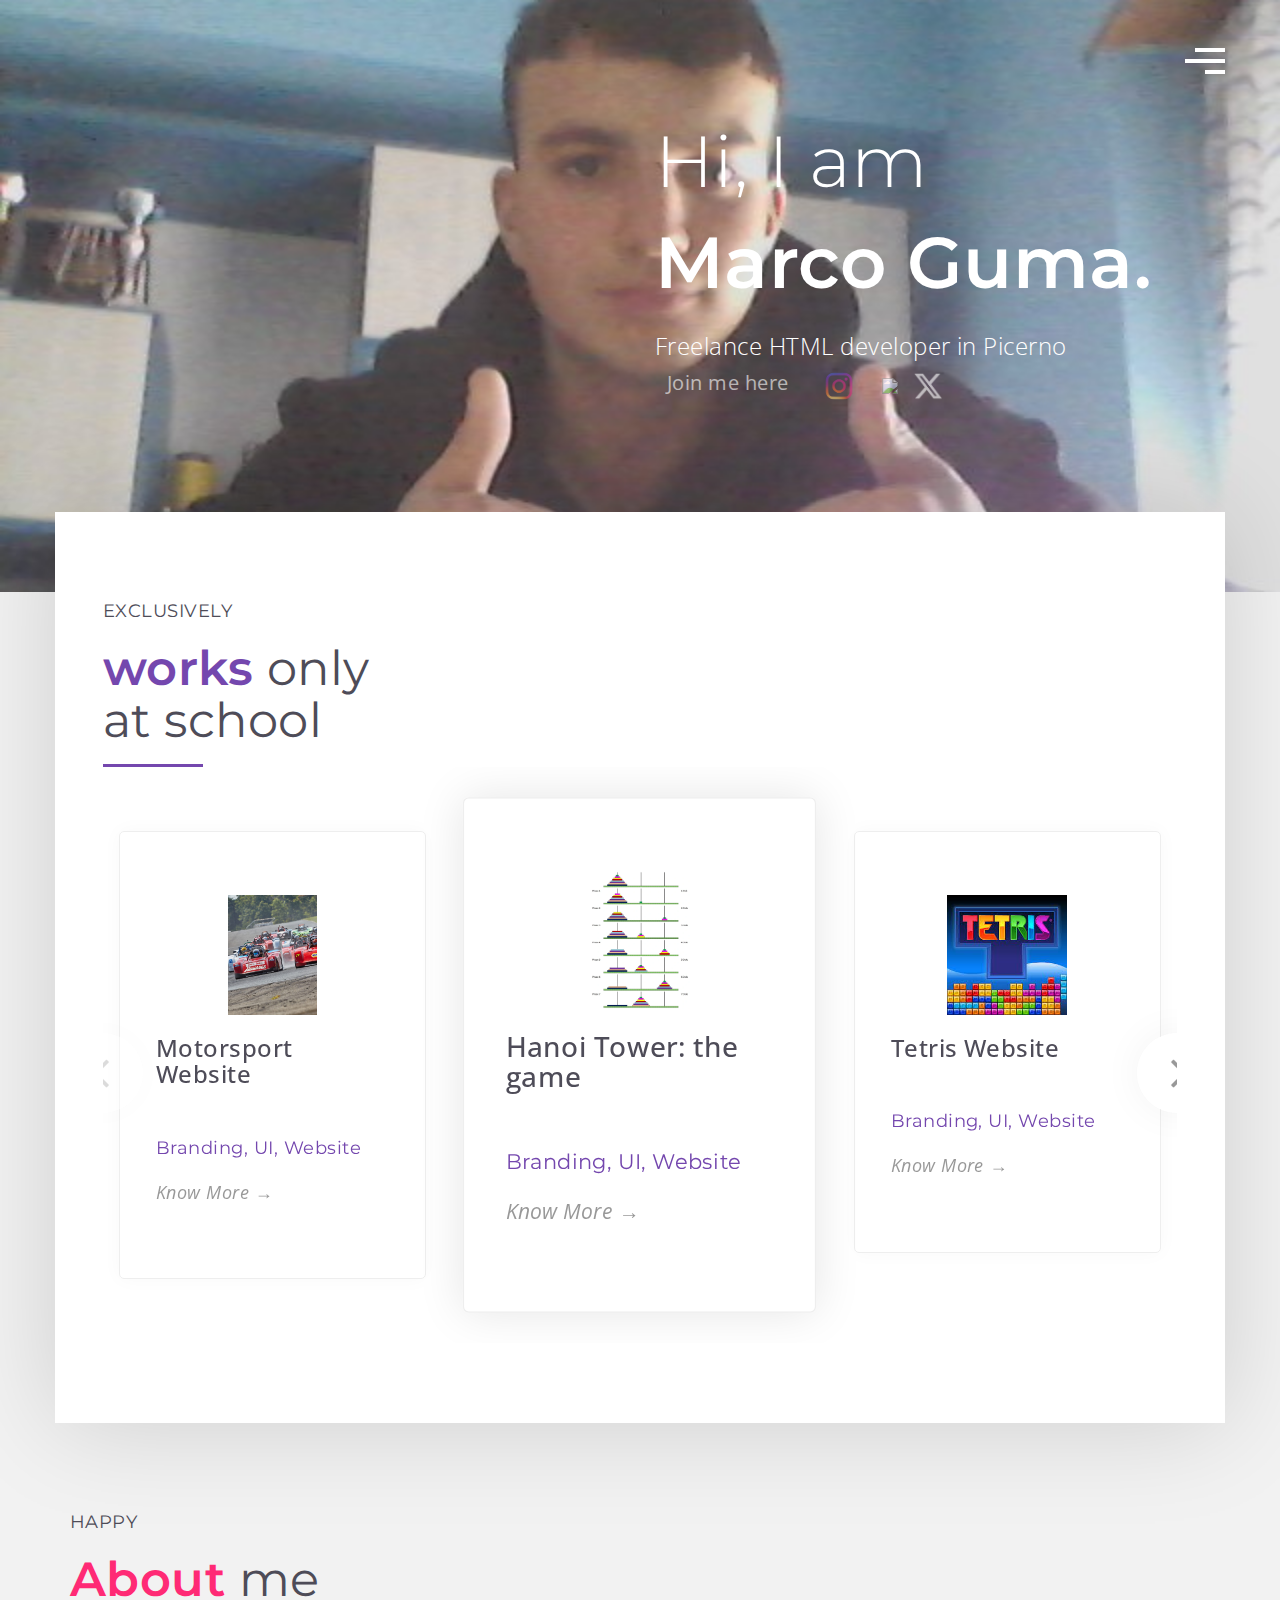
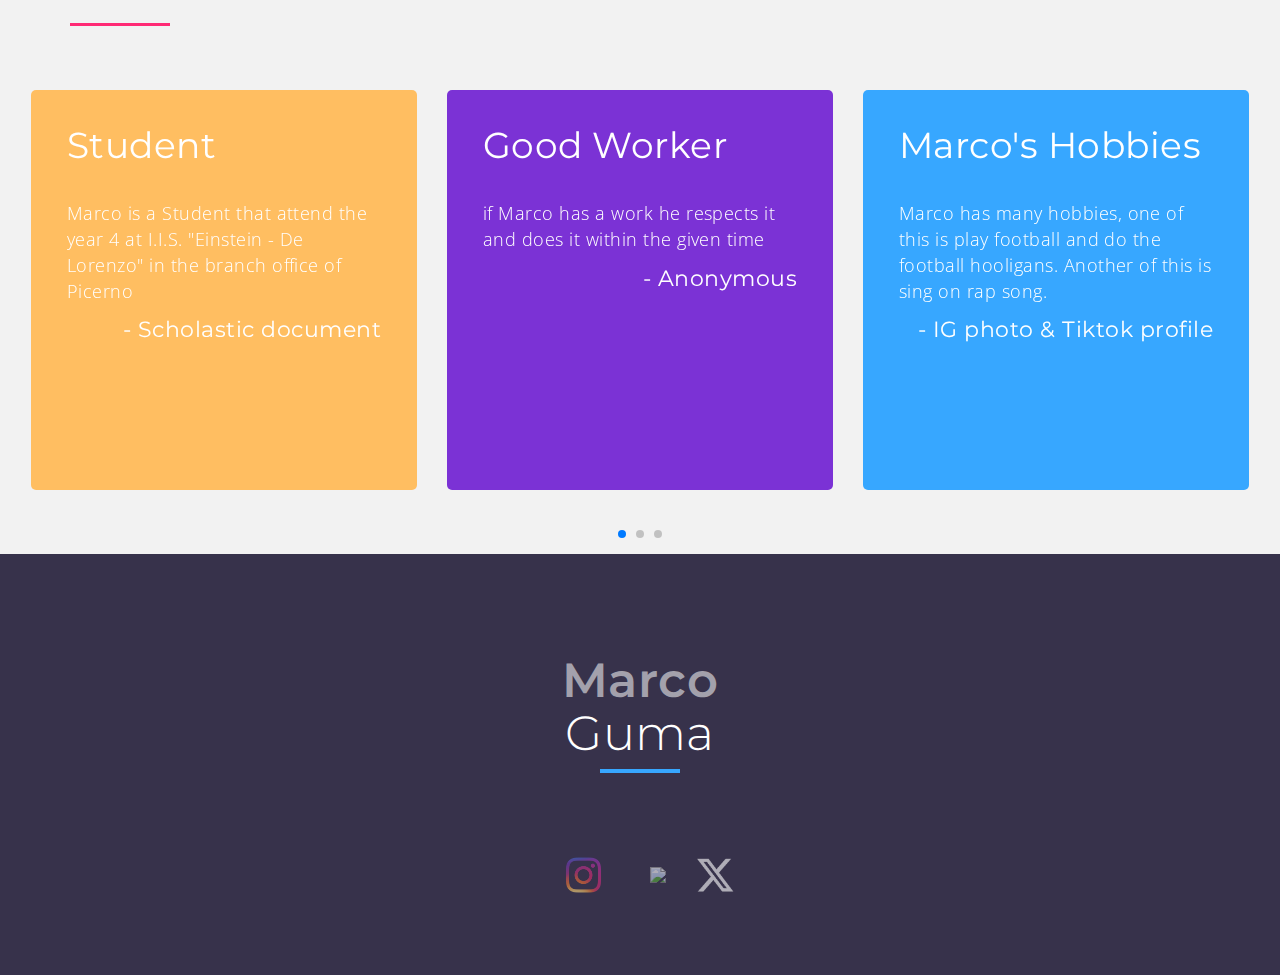
==== commit 6d040438: "modified" ====
--- a/index.html
+++ b/index.html
@@ -89,6 +89,11 @@
                     <p class="text-left tag">Branding, UI, Website</p>
                     <p class="text-left"><a href="tetris/tetrisnew.html">Know More &#8594;</a></p>
                   </div>
+				  <div class="swiper-slide client-box">
+                    <img src="Siviglia/anti.png" class="client-logo">
+                    <h3 class="text-left title">Sevilla's Website</h3>
+                    <p class="text-left tag">work in progress</p>
+                    <p class="text-left"><a href="Siviglia/sivigliaIndex.html">Know More &#8594;</a></p>
                 </div>
               </div>
               <!-- Add Arrows -->
